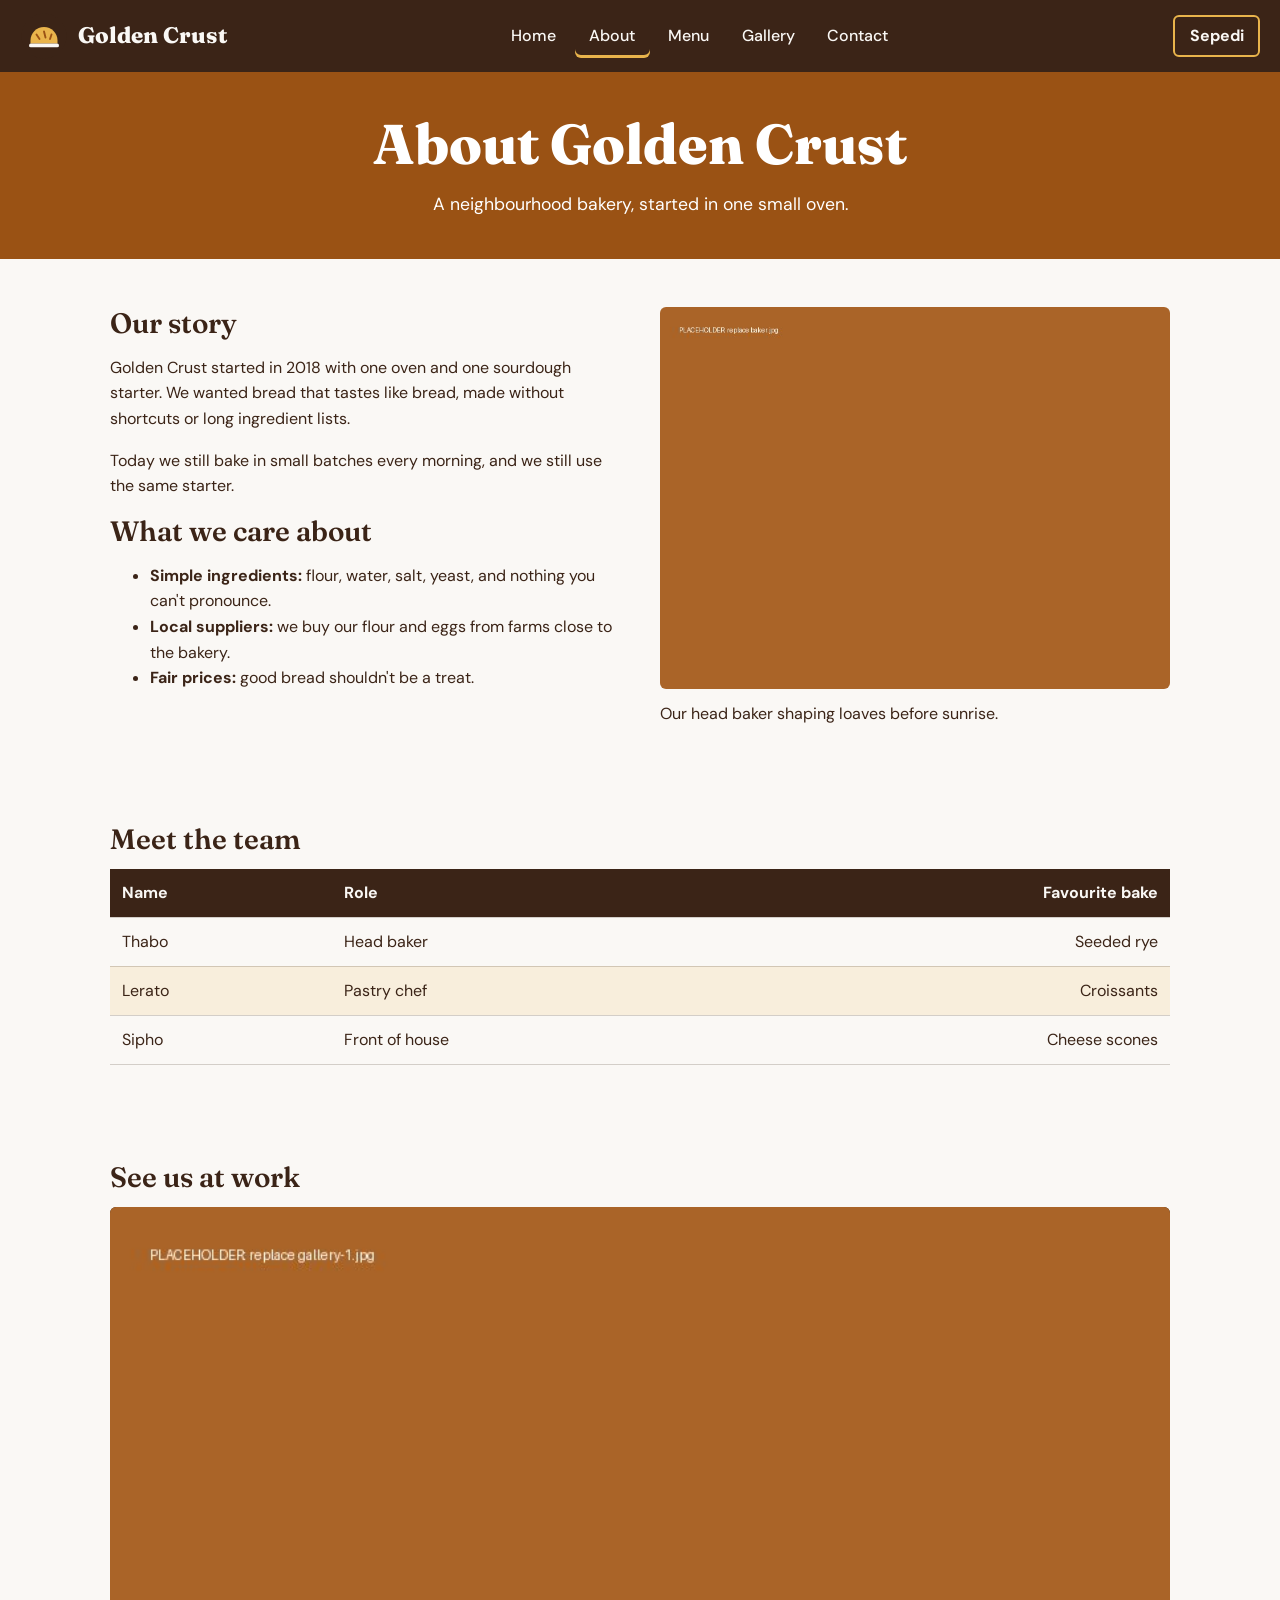
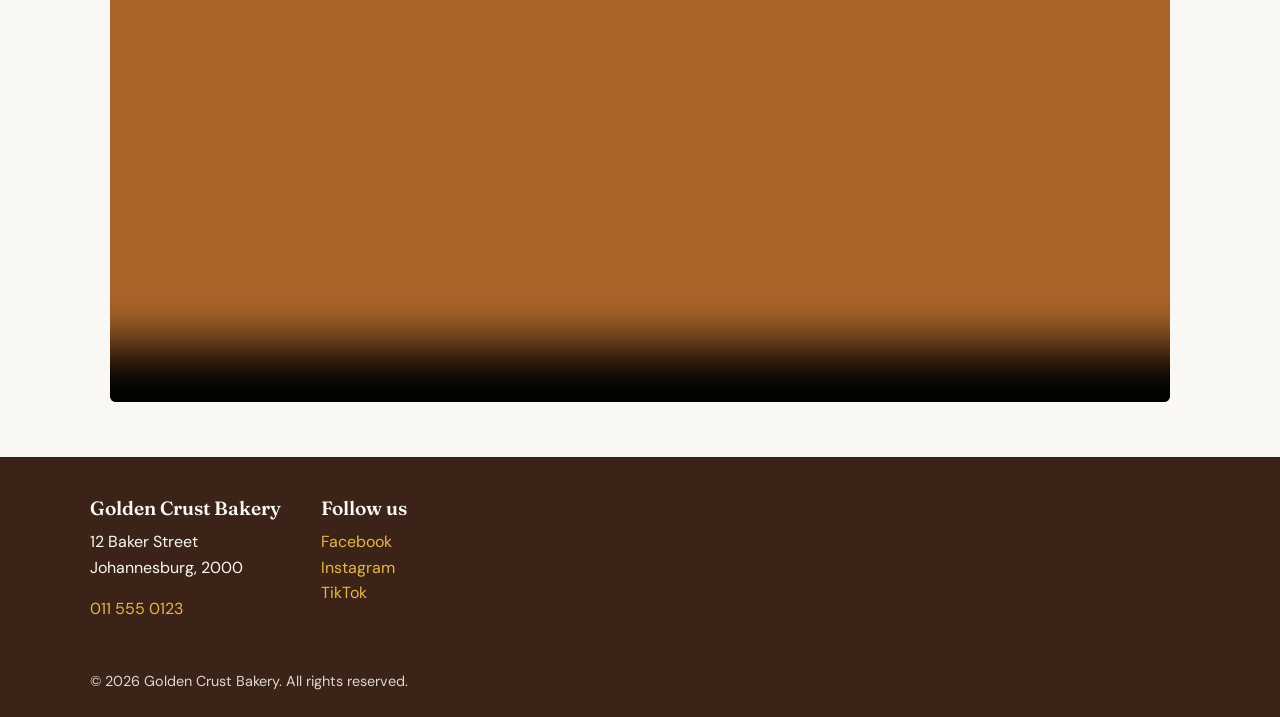
==== about.html @ 860645ce "Commit initial" ====
<!DOCTYPE html>
<html lang="en">
<head>
  <meta charset="UTF-8">
  <meta name="viewport" content="width=device-width, initial-scale=1">
  <title>About | Golden Crust Bakery</title>
  <meta name="description" content="The story, values and team behind Golden Crust Bakery.">
  <link rel="icon" href="images/logo.svg" type="image/svg+xml">
  <link rel="preconnect" href="https://fonts.googleapis.com">
  <link rel="preconnect" href="https://fonts.gstatic.com" crossorigin>
  <link href="https://fonts.googleapis.com/css2?family=DM+Sans:wght@400;500;700&family=Fraunces:opsz,wght@9..144,600;9..144,800&display=swap" rel="stylesheet">
  <link rel="stylesheet" href="css/style.css">
</head>
<body>

  <header class="site-header">
    <a class="logo" href="index.html">
      <img src="images/logo.svg" alt="Golden Crust Bakery, go to home page" width="48" height="48">
      <span>Golden Crust</span>
    </a>

    <button class="nav-toggle" id="nav-toggle" aria-label="Toggle navigation" aria-expanded="false" aria-controls="main-nav">&#9776;</button>

    <nav id="main-nav" class="main-nav" aria-label="Main">
      <ul>
        <li><a href="index.html" data-i18n="nav-home">Home</a></li>
        <li><a href="about.html" class="active" data-i18n="nav-about">About</a></li>
        <li class="has-dropdown">
          <a href="menu.html" data-i18n="nav-menu">Menu</a>
          <ul class="dropdown">
            <li><a href="menu.html#breads">Breads</a></li>
            <li><a href="menu.html#cakes">Cakes</a></li>
            <li><a href="menu.html#pastries">Pastries</a></li>
          </ul>
        </li>
        <li><a href="gallery.html" data-i18n="nav-gallery">Gallery</a></li>
        <li><a href="contact.html" data-i18n="nav-contact">Contact</a></li>
      </ul>
    </nav>

    <button class="lang-toggle" id="lang-toggle" type="button">Sepedi</button>
  </header>

  <main>
    <div class="page-banner">
      <h1>About Golden Crust</h1>
      <p>A neighbourhood bakery, started in one small oven.</p>
    </div>

    <section class="section split">
      <div class="prose">
        <h2>Our story</h2>
        <p>Golden Crust started in 2018 with one oven and one sourdough starter. We wanted bread that tastes like bread, made without shortcuts or long ingredient lists.</p>
        <p>Today we still bake in small batches every morning, and we still use the same starter.</p>
        <h2>What we care about</h2>
        <ul>
          <li><strong>Simple ingredients:</strong> flour, water, salt, yeast, and nothing you can't pronounce.</li>
          <li><strong>Local suppliers:</strong> we buy our flour and eggs from farms close to the bakery.</li>
          <li><strong>Fair prices:</strong> good bread shouldn't be a treat.</li>
        </ul>
      </div>
      <figure class="card">
        <img src="images/baker.jpg" alt="Head baker shaping dough on a floured table" width="800" height="600" loading="lazy">
        <figcaption>Our head baker shaping loaves before sunrise.</figcaption>
      </figure>
    </section>

    <section class="section">
      <h2>Meet the team</h2>
      <table class="menu-table">
        <caption class="visually-hidden">Bakery team</caption>
        <thead><tr><th scope="col">Name</th><th scope="col">Role</th><th scope="col">Favourite bake</th></tr></thead>
        <tbody>
          <tr><td>Thabo</td><td>Head baker</td><td>Seeded rye</td></tr>
          <tr><td>Lerato</td><td>Pastry chef</td><td>Croissants</td></tr>
          <tr><td>Sipho</td><td>Front of house</td><td>Cheese scones</td></tr>
        </tbody>
      </table>
    </section>

    <section class="section">
      <h2>See us at work</h2>
      <div class="video-wrap">
        <video controls preload="metadata" poster="images/gallery-1.jpg" width="960" height="540">
          <source src="videos/baking-intro.mp4" type="video/mp4">
          Your browser does not support video.
        </video>
      </div>
    </section>

  </main>

  <footer class="site-footer">
    <div class="footer-grid">
      <div>
        <h2>Golden Crust Bakery</h2>
        <address>
          12 Baker Street<br>
          Johannesburg, 2000
        </address>
        <p><a href="tel:+27115550123">011 555 0123</a></p>
      </div>
      <div>
        <h2>Follow us</h2>
        <ul>
          <li><a href="https://www.facebook.com" target="_blank" rel="noopener">Facebook</a></li>
          <li><a href="https://www.instagram.com" target="_blank" rel="noopener">Instagram</a></li>
          <li><a href="https://www.tiktok.com" target="_blank" rel="noopener">TikTok</a></li>
        </ul>
      </div>
    </div>
    <p class="copyright">&copy; 2026 Golden Crust Bakery. All rights reserved.</p>
  </footer>

  <script src="js/main.js"></script>
</body>
</html>
---- css/style.css ----
/* ---------- Style guide ----------
   Colours
     Flour   #FAF8F5  page background
     Rye     #3B2417  text, header, footer
     Crust   #9A5214  buttons, links, accents
     Butter  #E9B44C  hover and highlight
     Berry   #3F3A6B  secondary accent (status, quotes)
   Fonts
     Headings: Fraunces (600 / 800)
     Body:     DM Sans (400 / 500 / 700)
   Type scale: h1 clamp(2rem, 5vw, 3.5rem), h2 1.75rem, h3 1.2rem, body 1rem
---------------------------------- */

:root {
  --flour: #FAF8F5;
  --rye: #3B2417;
  --crust: #9A5214;
  --butter: #E9B44C;
  --berry: #3F3A6B;
  --radius: 6px;
  --max: 1100px;
}

*, *::before, *::after { box-sizing: border-box; }

html { scroll-behavior: smooth; }

body {
  margin: 0;
  font-family: "DM Sans", Arial, sans-serif;
  font-size: 1rem;
  line-height: 1.6;
  color: var(--rye);
  background: var(--flour);
}

img { max-width: 100%; height: auto; display: block; }

h1, h2, h3 {
  font-family: "Fraunces", Georgia, serif;
  line-height: 1.15;
  margin: 0 0 .5em;
}
h1 { font-size: clamp(2rem, 5vw, 3.5rem); font-weight: 800; }
h2 { font-size: 1.75rem; font-weight: 600; }
h3 { font-size: 1.2rem; font-weight: 600; }

a { color: var(--crust); }
a:hover { color: var(--rye); }

:focus-visible { outline: 3px solid var(--berry); outline-offset: 2px; }

.visually-hidden {
  position: absolute; width: 1px; height: 1px; overflow: hidden;
  clip: rect(0 0 0 0); white-space: nowrap;
}

/* ---------- Header and navigation ---------- */
.site-header {
  display: flex;
  align-items: center;
  justify-content: space-between;
  gap: 1rem;
  padding: .75rem 1.25rem;
  background: var(--rye);
  position: relative;
}

.logo {
  display: flex; align-items: center; gap: .6rem;
  color: var(--flour); text-decoration: none;
  font-family: "Fraunces", Georgia, serif; font-size: 1.4rem; font-weight: 800;
}
.logo:hover { color: var(--butter); }

.main-nav ul { list-style: none; margin: 0; padding: 0; display: flex; gap: .25rem; }
.main-nav a {
  display: block;
  padding: .6rem .9rem;
  color: var(--flour);
  text-decoration: none;
  font-weight: 500;
  border-radius: var(--radius);
}
.main-nav a:hover,
.main-nav a:focus-visible { background: var(--butter); color: var(--rye); }
.main-nav a.active { box-shadow: inset 0 -3px 0 var(--butter); }
.main-nav a.active:hover { box-shadow: none; }

.has-dropdown { position: relative; }
.dropdown {
  display: none !important;
  position: absolute; top: 100%; left: 0; z-index: 10;
  min-width: 11rem;
  flex-direction: column;
  background: var(--rye);
  border-radius: var(--radius);
  padding: .25rem;
}
.has-dropdown:hover > .dropdown,
.has-dropdown:focus-within > .dropdown { display: flex !important; }

.nav-toggle {
  display: none;
  background: none; border: 2px solid var(--flour); color: var(--flour);
  font-size: 1.4rem; line-height: 1; padding: .3rem .6rem;
  border-radius: var(--radius); cursor: pointer;
}

.lang-toggle {
  background: transparent; color: var(--flour);
  border: 2px solid var(--butter);
  padding: .4rem .9rem; border-radius: var(--radius);
  font: inherit; font-weight: 700; cursor: pointer;
}
.lang-toggle:hover { background: var(--butter); color: var(--rye); }

/* ---------- Buttons ---------- */
.btn {
  display: inline-block;
  background: var(--crust); color: #fff;
  padding: .75rem 1.5rem;
  border-radius: var(--radius);
  text-decoration: none; font-weight: 700;
}
.btn:hover { background: var(--butter); color: var(--rye); }

/* ---------- Hero ---------- */
.hero { position: relative; }
.hero img { width: 100%; height: 65vh; min-height: 360px; object-fit: cover; }
.hero-text {
  position: absolute; left: 5%; bottom: 2rem;
  max-width: 34rem;
  background: rgba(59, 36, 23, .88);
  color: var(--flour);
  padding: 1.5rem 1.75rem;
  border-radius: var(--radius);
}
.hero-text p { margin: 0 0 1.25rem; }

/* ---------- Sections ---------- */
.section { max-width: var(--max); margin: 0 auto; padding: 3rem 1.25rem; }

.card-grid {
  display: grid;
  grid-template-columns: repeat(auto-fit, minmax(240px, 1fr));
  gap: 1.5rem;
}
.card { margin: 0; }
.card img { aspect-ratio: 4 / 3; object-fit: cover; border-radius: var(--radius); }
.card figcaption { padding-top: .75rem; }
.card h3 { margin-bottom: .2em; }
.card p { margin: 0; }

.split { display: grid; grid-template-columns: 1fr 1fr; gap: 2.5rem; }

.status { font-weight: 700; color: var(--berry); margin: 0 0 1rem; }

.hours { width: 100%; border-collapse: collapse; }
.hours th, .hours td { text-align: left; padding: .6rem .75rem; border-bottom: 1px solid rgba(59, 36, 23, .2); }
.hours thead th { background: var(--rye); color: var(--flour); }

blockquote {
  margin: 0;
  padding: .5rem 0 .5rem 1.25rem;
  border-left: 5px solid var(--berry);
  font-size: 1.15rem;
}
blockquote p { margin: 0 0 .5rem; }
blockquote footer { font-size: .95rem; color: var(--berry); }

.link-list { padding-left: 1.2rem; }
.link-list li { margin-bottom: .4rem; }

/* ---------- Footer ---------- */
.site-footer { background: var(--rye); color: var(--flour); padding: 2.5rem 1.25rem 1.5rem; }
.site-footer a { color: var(--butter); text-decoration: none; }
.site-footer a:hover { text-decoration: underline; color: #fff; }
.footer-grid { max-width: var(--max); margin: 0 auto; display: flex; flex-wrap: wrap; gap: 2.5rem; }
.site-footer h2 { font-size: 1.2rem; }
.site-footer address { font-style: normal; margin-bottom: .5rem; }
.site-footer ul { list-style: none; margin: 0; padding: 0; }
.copyright { max-width: var(--max); margin: 2rem auto 0; font-size: .9rem; opacity: .85; }

/* ---------- Responsive ---------- */
@media (max-width: 800px) {
  .nav-toggle { display: block; }
  .site-header { flex-wrap: wrap; }
  .main-nav { display: none; width: 100%; order: 5; }
  .main-nav.open { display: block; }
  .main-nav ul { flex-direction: column; }
  .dropdown { position: static; display: flex !important; background: transparent; padding-left: 1rem; }
  .split { grid-template-columns: 1fr; }
  .hero-text { left: 1rem; right: 1rem; bottom: 1rem; }
}

@media (prefers-reduced-motion: reduce) {
  html { scroll-behavior: auto; }
}

/* ---------- Inner pages ---------- */
.page-banner {
  background: var(--crust);
  color: #fff;
  padding: 2.5rem 1.25rem;
  text-align: center;
}
.page-banner h1 { margin-bottom: .25em; }
.page-banner p { margin: 0; font-size: 1.1rem; }

.prose p { max-width: 62ch; }

.menu-table { width: 100%; border-collapse: collapse; }
.menu-table th, .menu-table td { text-align: left; padding: .7rem .75rem; border-bottom: 1px solid rgba(59, 36, 23, .2); }
.menu-table thead th { background: var(--rye); color: var(--flour); }
.menu-table tbody tr:nth-child(even) { background: rgba(233, 180, 76, .15); }
.menu-table td:last-child, .menu-table th:last-child { text-align: right; white-space: nowrap; }

.video-wrap video, .card video { width: 100%; height: auto; border-radius: var(--radius); background: var(--rye); }

.field { margin-bottom: 1.1rem; }
.field label { display: block; font-weight: 700; margin-bottom: .3rem; }
.field input, .field select, .field textarea {
  width: 100%; padding: .65rem .75rem;
  font: inherit; color: var(--rye);
  background: #fff; border: 2px solid rgba(59, 36, 23, .35);
  border-radius: var(--radius);
}
.field input:focus, .field select:focus, .field textarea:focus { border-color: var(--berry); }
.field .error { display: block; min-height: 1.2em; color: #9B1C1C; font-size: .95rem; margin-top: .25rem; }
.field input.invalid, .field textarea.invalid { border-color: #9B1C1C; }
button.btn { border: 0; font: inherit; font-weight: 700; cursor: pointer; }

.map-wrap iframe { width: 100%; height: 320px; border: 0; border-radius: var(--radius); }

@media (max-width: 800px) {
  .menu-table th, .menu-table td { padding: .6rem .4rem; font-size: .95rem; }
}
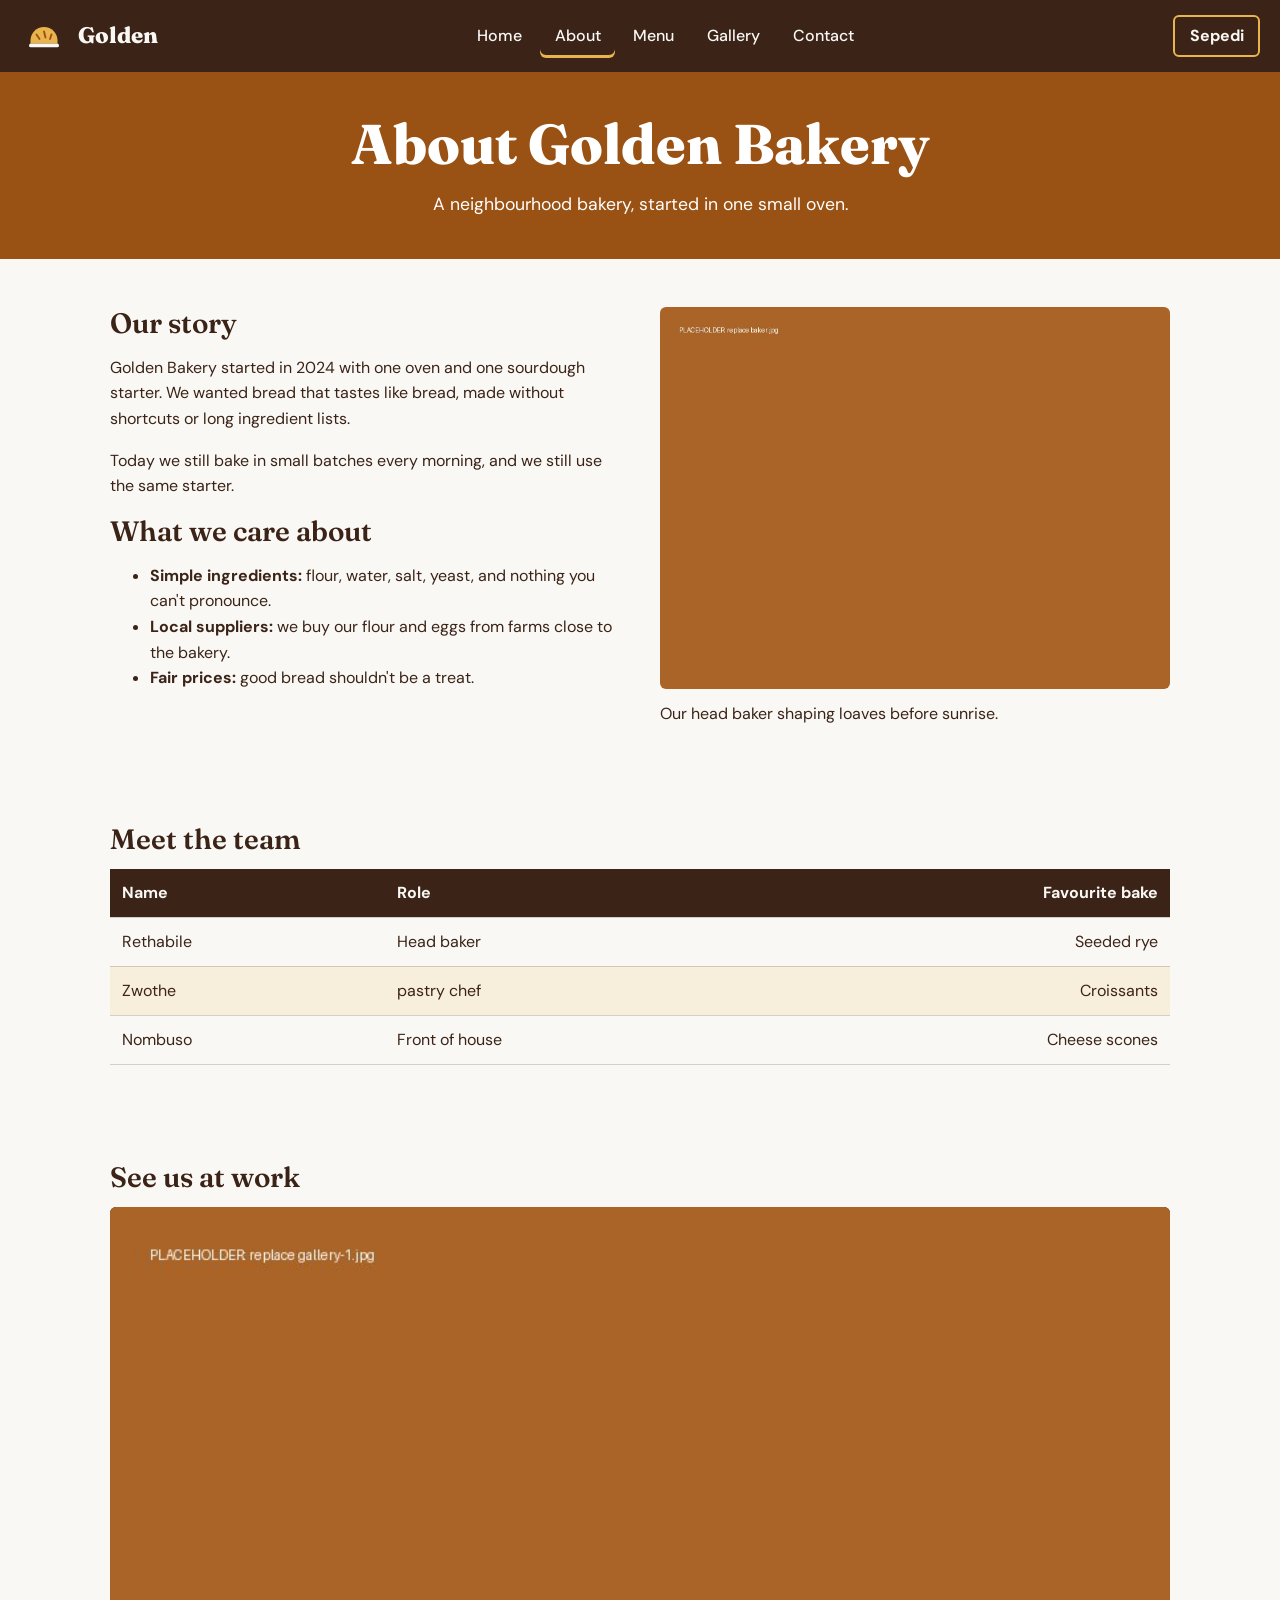
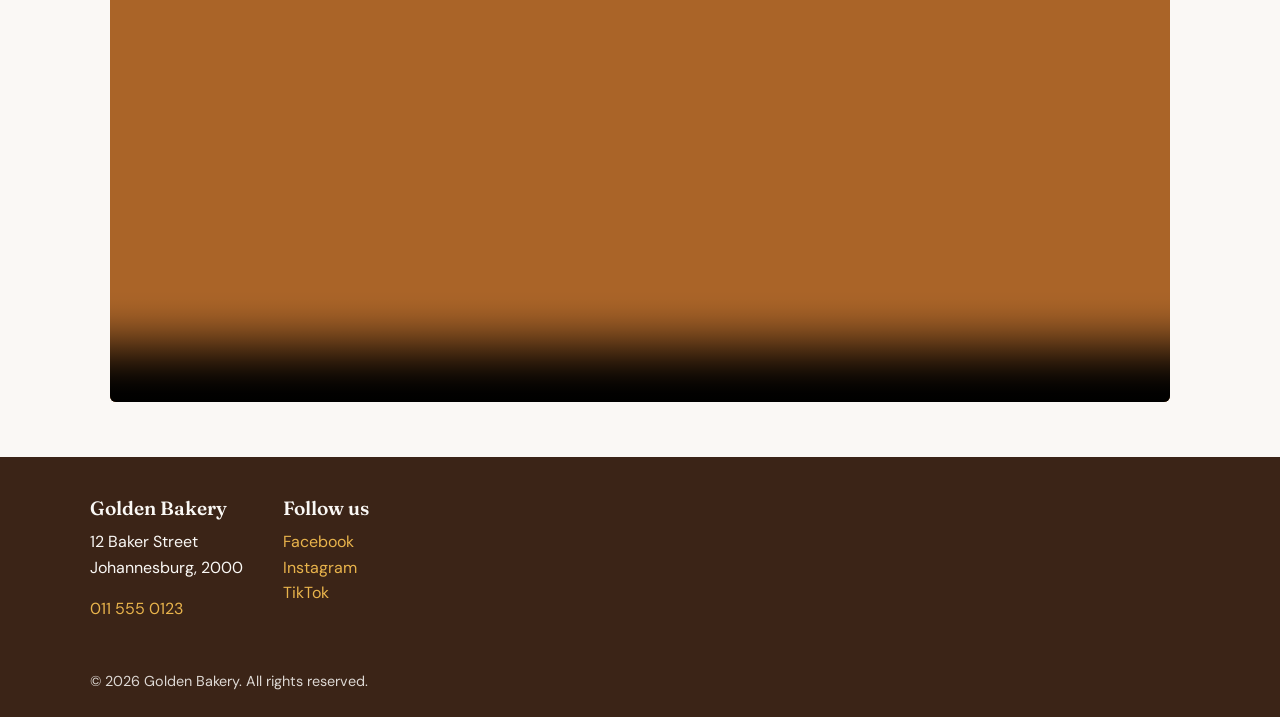
==== commit dfe6ad92: "Rename 'Golden Crust Bakery' to 'Golden Bakery'" ====
--- a/about.html
+++ b/about.html
@@ -3,8 +3,8 @@
 <head>
   <meta charset="UTF-8">
   <meta name="viewport" content="width=device-width, initial-scale=1">
-  <title>About | Golden Crust Bakery</title>
-  <meta name="description" content="The story, values and team behind Golden Crust Bakery.">
+  <title>About | Golden Bakery</title>
+  <meta name="description" content="The story, values and team behind Golden Bakery.">
   <link rel="icon" href="images/logo.svg" type="image/svg+xml">
   <link rel="preconnect" href="https://fonts.googleapis.com">
   <link rel="preconnect" href="https://fonts.gstatic.com" crossorigin>
@@ -15,8 +15,8 @@
 
   <header class="site-header">
     <a class="logo" href="index.html">
-      <img src="images/logo.svg" alt="Golden Crust Bakery, go to home page" width="48" height="48">
-      <span>Golden Crust</span>
+      <img src="images/logo.svg" alt="Golden Bakery, go to home page" width="48" height="48">
+      <span>Golden </span>
     </a>
 
     <button class="nav-toggle" id="nav-toggle" aria-label="Toggle navigation" aria-expanded="false" aria-controls="main-nav">&#9776;</button>
@@ -30,7 +30,7 @@
           <ul class="dropdown">
             <li><a href="menu.html#breads">Breads</a></li>
             <li><a href="menu.html#cakes">Cakes</a></li>
-            <li><a href="menu.html#pastries">Pastries</a></li>
+            <li><a href="menu.html#pastries">Scones</a></li>
           </ul>
         </li>
         <li><a href="gallery.html" data-i18n="nav-gallery">Gallery</a></li>
@@ -43,14 +43,14 @@
 
   <main>
     <div class="page-banner">
-      <h1>About Golden Crust</h1>
+      <h1>About Golden Bakery </h1>
       <p>A neighbourhood bakery, started in one small oven.</p>
     </div>
 
     <section class="section split">
       <div class="prose">
         <h2>Our story</h2>
-        <p>Golden Crust started in 2018 with one oven and one sourdough starter. We wanted bread that tastes like bread, made without shortcuts or long ingredient lists.</p>
+        <p>Golden Bakery started in 2024 with one oven and one sourdough starter. We wanted bread that tastes like bread, made without shortcuts or long ingredient lists.</p>
         <p>Today we still bake in small batches every morning, and we still use the same starter.</p>
         <h2>What we care about</h2>
         <ul>
@@ -71,9 +71,9 @@
         <caption class="visually-hidden">Bakery team</caption>
         <thead><tr><th scope="col">Name</th><th scope="col">Role</th><th scope="col">Favourite bake</th></tr></thead>
         <tbody>
-          <tr><td>Thabo</td><td>Head baker</td><td>Seeded rye</td></tr>
-          <tr><td>Lerato</td><td>Pastry chef</td><td>Croissants</td></tr>
-          <tr><td>Sipho</td><td>Front of house</td><td>Cheese scones</td></tr>
+          <tr><td>Rethabile</td><td>Head baker</td><td>Seeded rye</td></tr>
+          <tr><td>Zwothe</td><td>pastry chef</td><td>Croissants</td></tr>
+          <tr><td>Nombuso</td><td>Front of house</td><td>Cheese scones</td></tr>
         </tbody>
       </table>
     </section>
@@ -93,7 +93,7 @@
   <footer class="site-footer">
     <div class="footer-grid">
       <div>
-        <h2>Golden Crust Bakery</h2>
+        <h2>Golden Bakery</h2>
         <address>
           12 Baker Street<br>
           Johannesburg, 2000
@@ -109,7 +109,7 @@
         </ul>
       </div>
     </div>
-    <p class="copyright">&copy; 2026 Golden Crust Bakery. All rights reserved.</p>
+    <p class="copyright">&copy; 2026 Golden Bakery. All rights reserved.</p>
   </footer>
 
   <script src="js/main.js"></script>
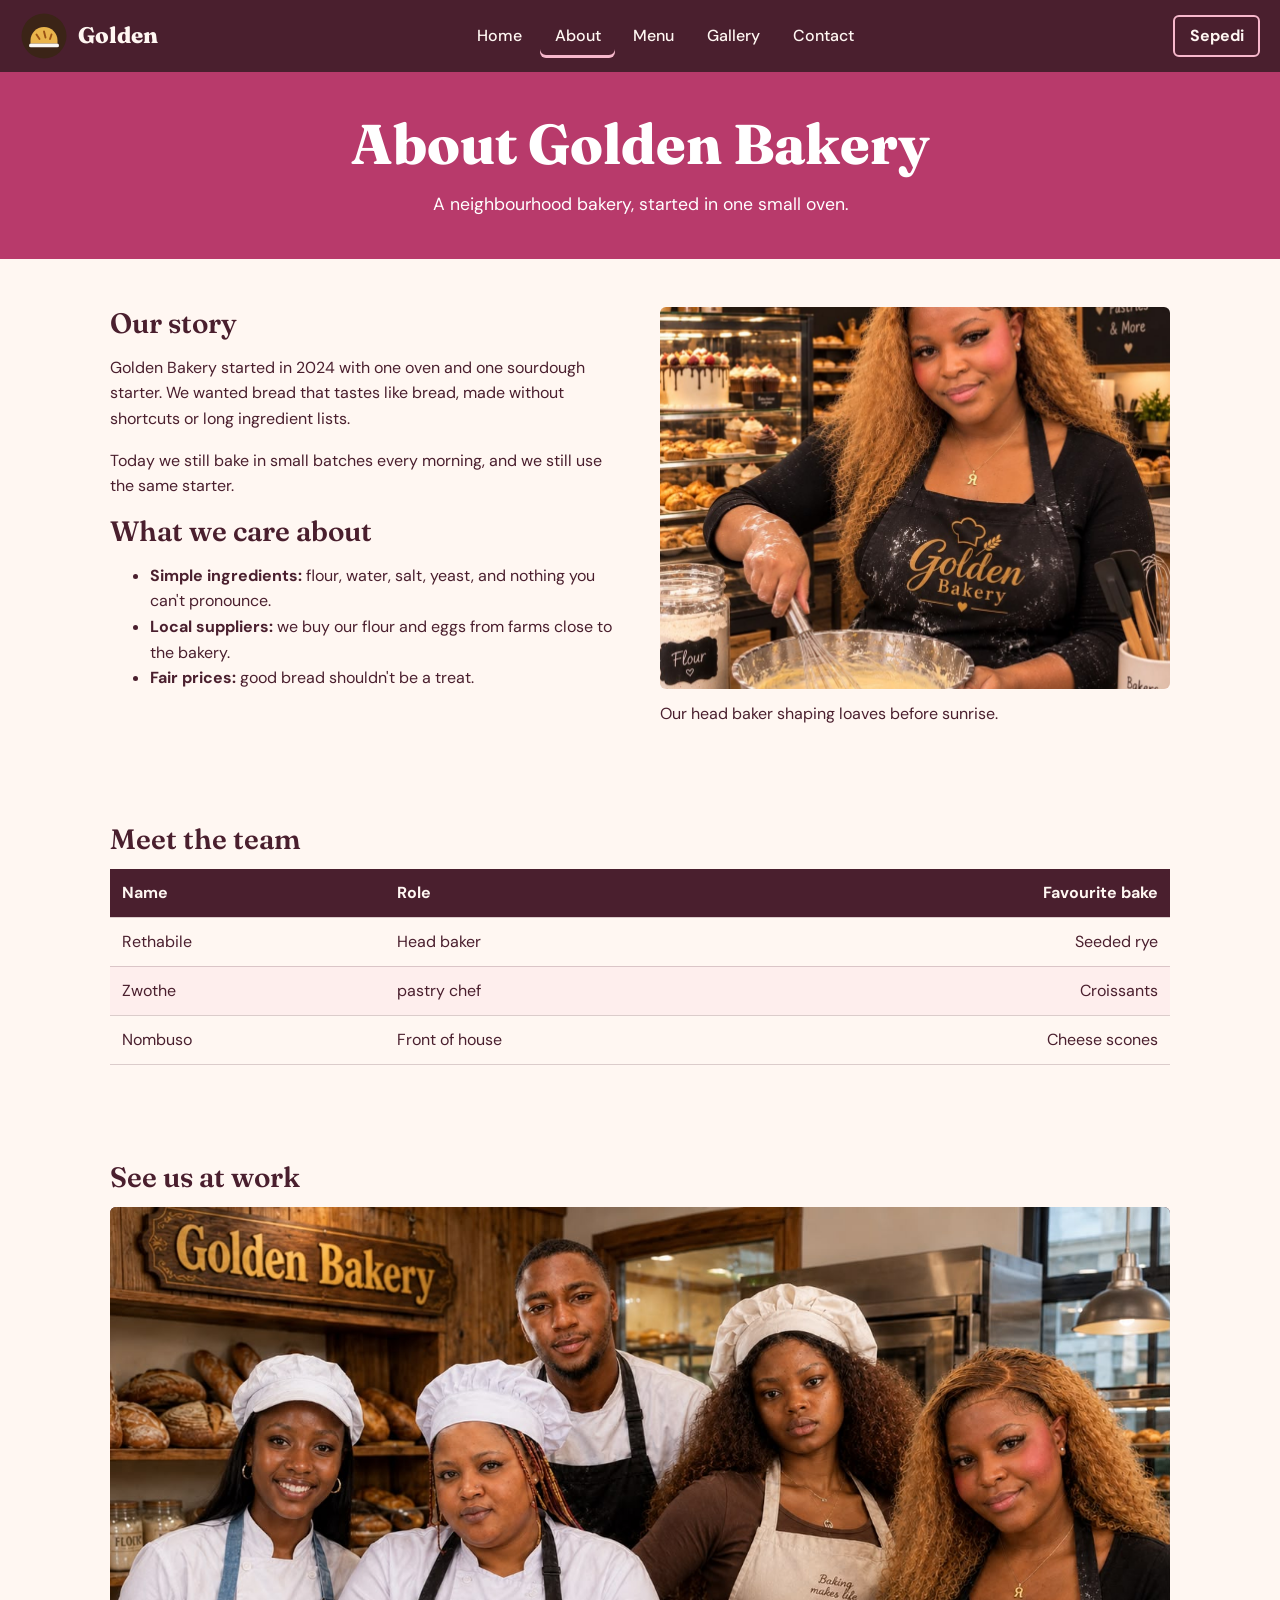
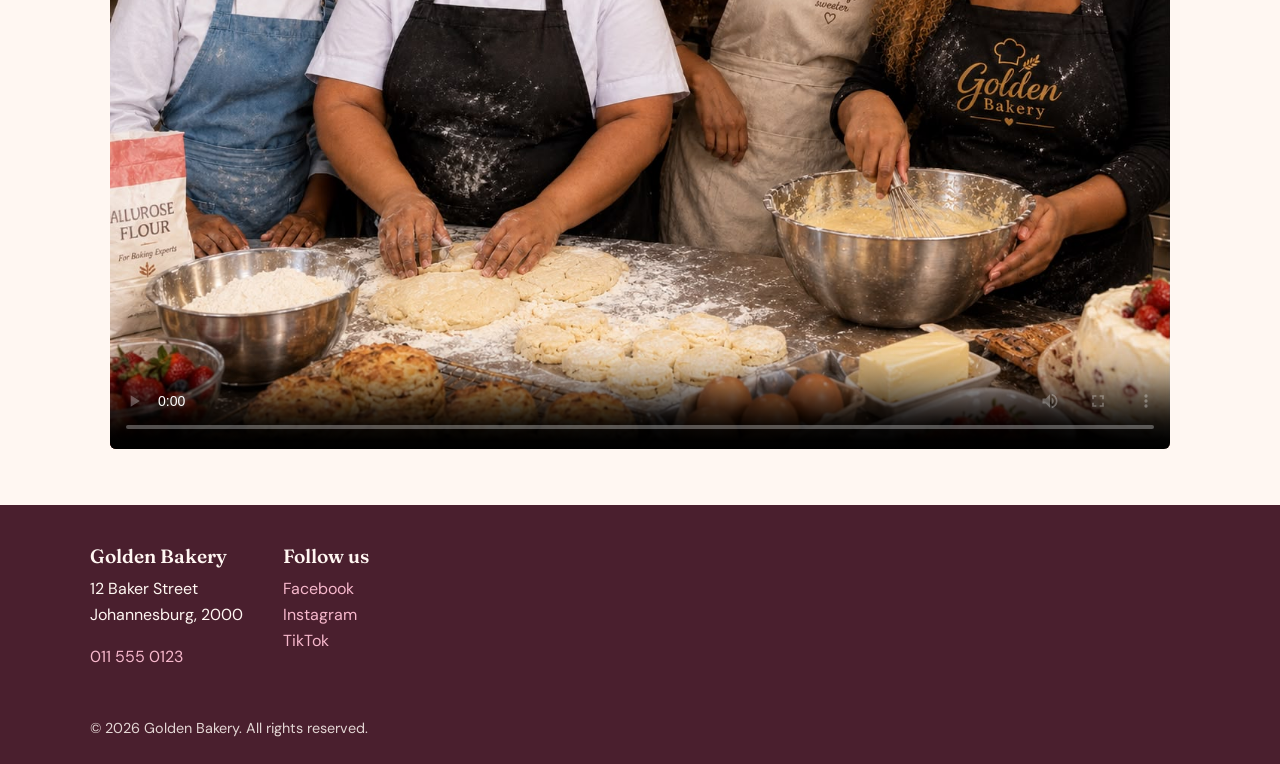
==== commit a774cc87: "replace "placeholder images" with real images" ====
--- a/about.html
+++ b/about.html
@@ -60,7 +60,7 @@
         </ul>
       </div>
       <figure class="card">
-        <img src="images/baker.jpg" alt="Head baker shaping dough on a floured table" width="800" height="600" loading="lazy">
+        <img src="images/head-baker.jpeg" alt="Head baker shaping dough on a floured table" width="800" height="600" loading="lazy">
         <figcaption>Our head baker shaping loaves before sunrise.</figcaption>
       </figure>
     </section>
@@ -81,7 +81,7 @@
     <section class="section">
       <h2>See us at work</h2>
       <div class="video-wrap">
-        <video controls preload="metadata" poster="images/gallery-1.jpg" width="960" height="540">
+        <video controls preload="metadata" poster="images/at-work.jpeg" width="960" height="540">
           <source src="videos/baking-intro.mp4" type="video/mp4">
           Your browser does not support video.
         </video>
--- a/css/style.css
+++ b/css/style.css
@@ -1,10 +1,10 @@
 /* ---------- Style guide ----------
    Colours
-     Flour   #FAF8F5  page background
-     Rye     #3B2417  text, header, footer
-     Crust   #9A5214  buttons, links, accents
-     Butter  #E9B44C  hover and highlight
-     Berry   #3F3A6B  secondary accent (status, quotes)
+     Cream   #FFF7F2  page background
+     Plum    #4A1F2E  text, header, footer
+     Rose    #B83A6B  buttons, links, accents
+     Blush   #F7B8CC  hover and highlight
+     Berry   #7A2E5C  secondary accent (status, quotes)
    Fonts
      Headings: Fraunces (600 / 800)
      Body:     DM Sans (400 / 500 / 700)
@@ -12,11 +12,11 @@
 ---------------------------------- */
 
 :root {
-  --flour: #FAF8F5;
-  --rye: #3B2417;
-  --crust: #9A5214;
-  --butter: #E9B44C;
-  --berry: #3F3A6B;
+  --flour: #FFF7F2;
+  --rye: #4A1F2E;
+  --crust: #B83A6B;
+  --butter: #F7B8CC;
+  --berry: #B83A6B;
   --radius: 6px;
   --max: 1100px;
 }
@@ -45,7 +45,7 @@
 h2 { font-size: 1.75rem; font-weight: 600; }
 h3 { font-size: 1.2rem; font-weight: 600; }
 
-a { color: var(--crust); }
+a { color: var(--bakery); }
 a:hover { color: var(--rye); }
 
 :focus-visible { outline: 3px solid var(--berry); outline-offset: 2px; }
@@ -131,7 +131,7 @@
 .hero-text {
   position: absolute; left: 5%; bottom: 2rem;
   max-width: 34rem;
-  background: rgba(59, 36, 23, .88);
+  background: rgba(74, 31, 46, .88);
   color: var(--flour);
   padding: 1.5rem 1.75rem;
   border-radius: var(--radius);
@@ -157,7 +157,7 @@
 .status { font-weight: 700; color: var(--berry); margin: 0 0 1rem; }
 
 .hours { width: 100%; border-collapse: collapse; }
-.hours th, .hours td { text-align: left; padding: .6rem .75rem; border-bottom: 1px solid rgba(59, 36, 23, .2); }
+.hours th, .hours td { text-align: left; padding: .6rem .75rem; border-bottom: 1px solid rgba(74, 31, 46, .2); }
 .hours thead th { background: var(--rye); color: var(--flour); }
 
 blockquote {
@@ -211,9 +211,9 @@
 .prose p { max-width: 62ch; }
 
 .menu-table { width: 100%; border-collapse: collapse; }
-.menu-table th, .menu-table td { text-align: left; padding: .7rem .75rem; border-bottom: 1px solid rgba(59, 36, 23, .2); }
+.menu-table th, .menu-table td { text-align: left; padding: .7rem .75rem; border-bottom: 1px solid rgba(74, 31, 46, .2); }
 .menu-table thead th { background: var(--rye); color: var(--flour); }
-.menu-table tbody tr:nth-child(even) { background: rgba(233, 180, 76, .15); }
+.menu-table tbody tr:nth-child(even) { background: rgba(247, 184, 204, .15); }
 .menu-table td:last-child, .menu-table th:last-child { text-align: right; white-space: nowrap; }
 
 .video-wrap video, .card video { width: 100%; height: auto; border-radius: var(--radius); background: var(--rye); }
@@ -223,7 +223,7 @@
 .field input, .field select, .field textarea {
   width: 100%; padding: .65rem .75rem;
   font: inherit; color: var(--rye);
-  background: #fff; border: 2px solid rgba(59, 36, 23, .35);
+  background: #fff; border: 2px solid rgba(74, 31, 46, .35);
   border-radius: var(--radius);
 }
 .field input:focus, .field select:focus, .field textarea:focus { border-color: var(--berry); }
